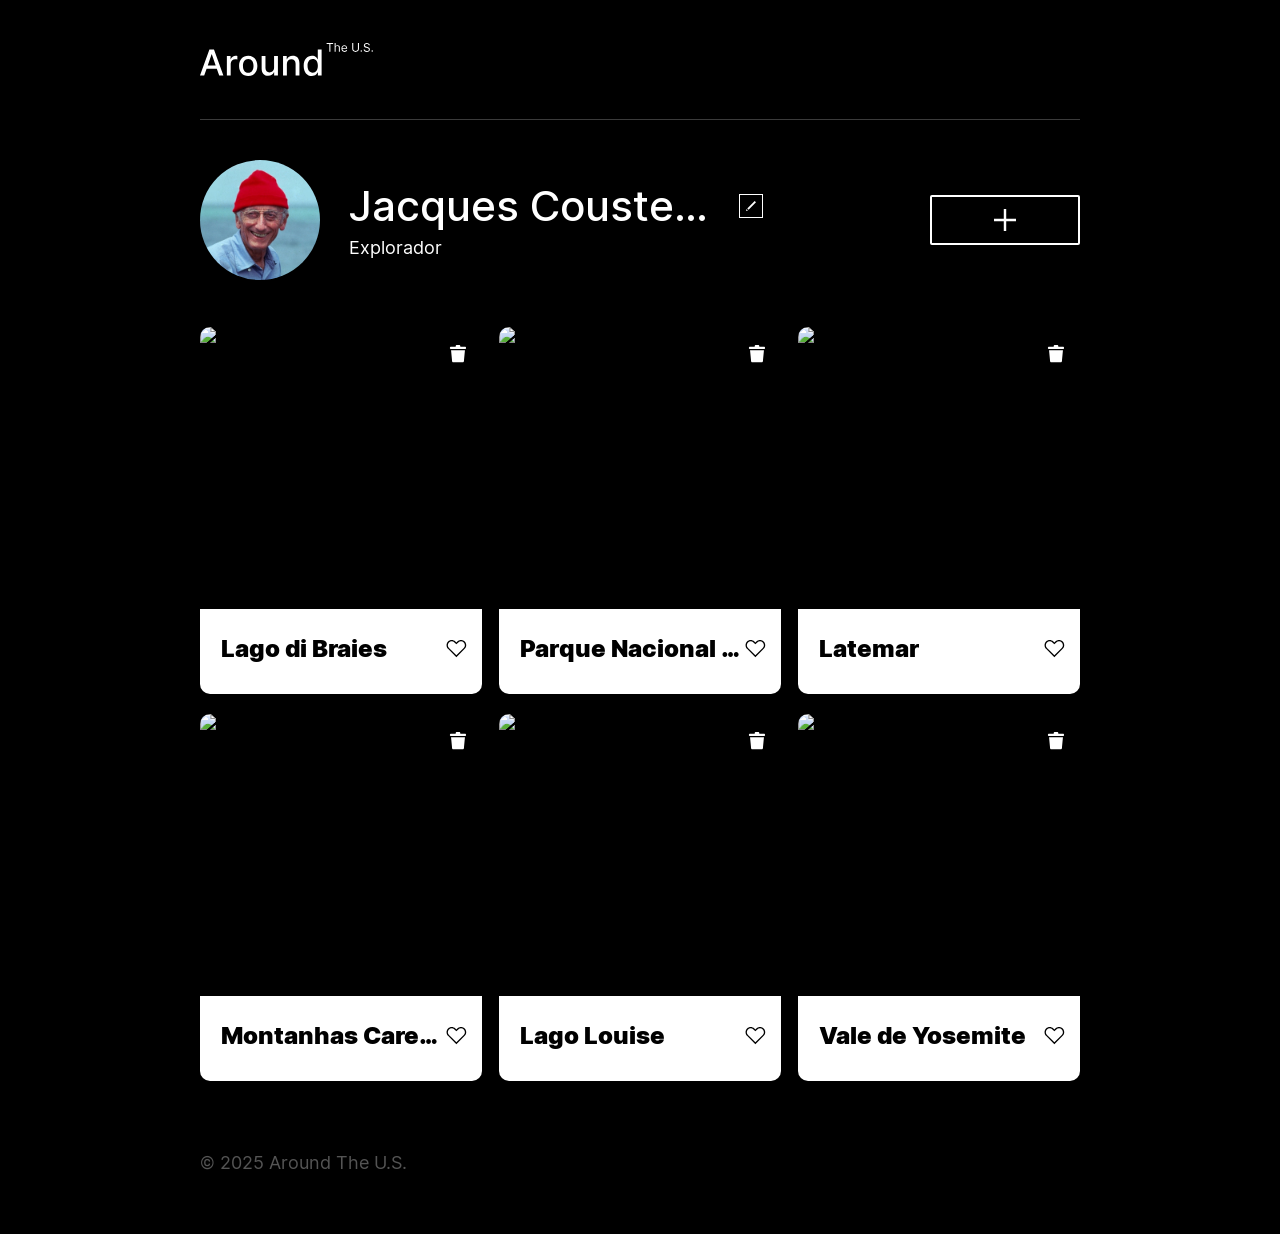
==== index.html @ 773b7a74 "Correçao de erro no html." ====
<!DOCTYPE html>
<html lang="pt">

<head>
  <meta charset="UTF-8" />
  <meta content="width=device-width, initial-scale=1.0" name="viewport" />
  <meta content="ie=edge" http-equiv="X-UA-Compatible" />
  <title>Around The U.S.</title>
  <link rel="icon" href="./images/logo.svg" type="image/svg+xml" />
  <link href="./pages/index.css" rel="stylesheet" />
</head>

<body class="page">
  <div class="page__content">
    <header class="header page__section">
      <img alt="Logotipo Around The U.S." class="logo header__logo" src="./images/logo.svg" />
    </header>
    <main class="content">
      <section class="profile page__section">
        <img class="profile__image" src="./images/avatar.jpg" alt="Avatar" />
        <div class="profile__info">
          <h1 class="profile__title">Jacques Cousteau</h1>
          <button aria-label="Editar perfil" class="profile__edit-button" type="button"></button>
          <p class="profile__description">Explorador</p>
        </div>
        <button aria-label="Adicionar cartão" class="profile__add-button" type="button"></button>
      </section>


      <section class="cards page__section">
        <ul class="cards__list">
        </ul>
      </section>

      <template id="card-template">
        <li class="card">
          <img class="card__image" src="" alt="" />
          <button aria-label="Excluir cartão" class="card__delete-button" type="button"></button>
          <div class="card__description">
            <h2 class="card__title"></h2>
            <button aria-label="Botão de curtir" class="card__like-button" type="button"></button>
          </div>
        </li>
      </template>


    </main>
    <footer class="footer page__section">
      <p class="footer__copyright">© 2025 Around The U.S.</p>
    </footer>
    <div class="popup" id="edit-popup">
      <div class="popup__content">
        <button aria-label="Fechar pop-up" class="popup__close" type="button"></button>
        <h3 class="popup__title">Editar perfil</h3>
        <form class="popup__form" id="edit-profile-form">
          <input class="popup__input popup__input_type_name" name="name" placeholder="Nome" type="text" />
          <input class="popup__input popup__input_type_description" name="description" placeholder="Sobre mim"
            type="text" />
          <button class="button popup__button" type="submit">Salvar</button>
        </form>
      </div>
    </div>
    <div class="popup" id="new-card-popup">
      <div class="popup__content">
        <button aria-label="Fechar pop-up" class="popup__close" type="button"></button>
        <h3 class="popup__title">Novo local</h3>
        <form class="popup__form" id="new-card-form">
          <input class="popup__input popup__input_type_card-name" name="place-name" placeholder="Título" required
            type="text" />
          <input class="popup__input popup__input_type_url" name="link" placeholder="Link de Imagem" required
            type="url" />
          <button class="button popup__button" type="submit">Criar</button>
        </form>
      </div>
    </div>
    <div class="popup" id="image-popup">
      <div class="popup__content popup__content_content_image">
        <button aria-label="Fechar pop-up" class="popup__close" type="button"></button>
        <img alt="" class="popup__image" src="#" />
        <p class="popup__caption"></p>
      </div>
    </div>
  </div>
  <script src="./pages/scripts/index.js" defer></script>
</body>

</html>
---- pages/index.css ----
@import url("../vendor/normalize.css");
@import url("../vendor/fonts.css");

@import url("../blocks/page.css");
@import url("../blocks/header.css");
@import url("../blocks/content.css");
@import url("../blocks/footer.css");
@import url("../blocks/profile.css");
@import url("../blocks/cards.css");
@import url("../blocks/card.css");
@import url("../blocks/popup.css");
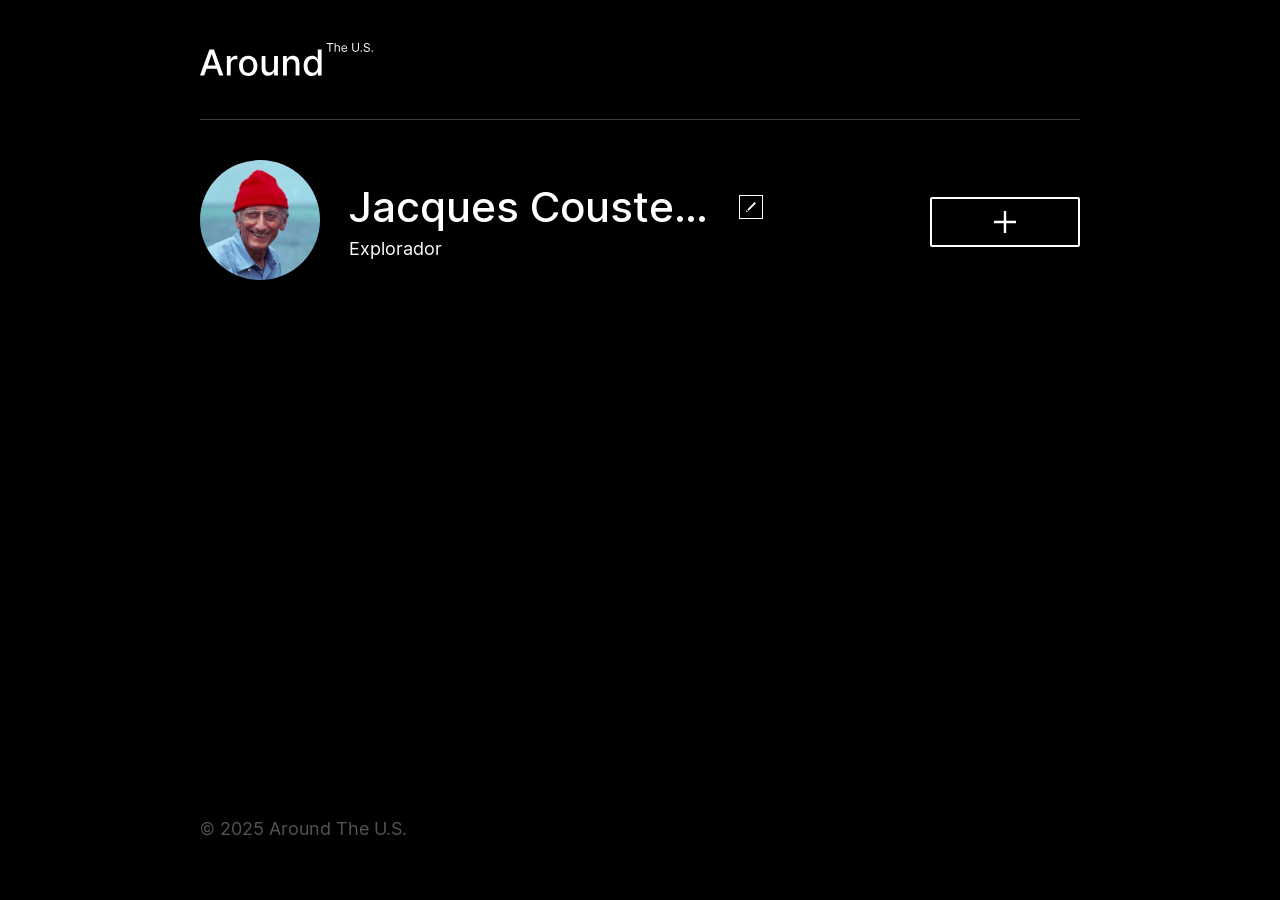
==== commit c6ac675b: "prmeiro commit projeto 12" ====
--- a/index.html
+++ b/index.html
@@ -15,9 +15,14 @@
     <header class="header page__section">
       <img alt="Logotipo Around The U.S." class="logo header__logo" src="./images/logo.svg" />
     </header>
+
+
     <main class="content">
       <section class="profile page__section">
-        <img class="profile__image" src="./images/avatar.jpg" alt="Avatar" />
+        <div class="profile__image-container">
+          <img class="profile__image" src="./images/avatar.jpg" alt="Avatar" />
+          <!-- Se o seu projeto usar um botão ou overlay de edição de avatar na imagem, pode adicioná-lo aqui -->
+        </div>
         <div class="profile__info">
           <h1 class="profile__title">Jacques Cousteau</h1>
           <button aria-label="Editar perfil" class="profile__edit-button" type="button"></button>
@@ -43,36 +48,60 @@
         </li>
       </template>
 
+      
+    </main>
 
-    </main>
     <footer class="footer page__section">
       <p class="footer__copyright">© 2025 Around The U.S.</p>
     </footer>
+
+    <!-- Pop-up de Editar Perfil -->
     <div class="popup" id="edit-popup">
       <div class="popup__content">
         <button aria-label="Fechar pop-up" class="popup__close" type="button"></button>
         <h3 class="popup__title">Editar perfil</h3>
-        <form class="popup__form" id="edit-profile-form">
-          <input class="popup__input popup__input_type_name" name="name" placeholder="Nome" type="text" />
-          <input class="popup__input popup__input_type_description" name="description" placeholder="Sobre mim"
-            type="text" />
+        <form class="popup__form" id="edit-profile-form" novalidate>
+          <div class="popup__field">
+            <input class="popup__input popup__input_type_name" name="name" id="name-input" placeholder="Nome"
+              type="text" required minlength="2" maxlength="40" />
+            <span class="popup__error" id="name-input-error"></span>
+          </div>
+
+          <div class="popup__field">
+            <input class="popup__input popup__input_type_description" name="about" id="description-input"
+              placeholder="Sobre mim" type="text" required minlength="2" maxlength="200" />
+            <span class="popup__error" id="description-input-error"></span>
+          </div>
+
           <button class="button popup__button" type="submit">Salvar</button>
         </form>
       </div>
     </div>
+
+    <!-- Pop-up de Adicionar Novo Cartão -->
     <div class="popup" id="new-card-popup">
       <div class="popup__content">
         <button aria-label="Fechar pop-up" class="popup__close" type="button"></button>
+
         <h3 class="popup__title">Novo local</h3>
-        <form class="popup__form" id="new-card-form">
-          <input class="popup__input popup__input_type_card-name" name="place-name" placeholder="Título" required
-            type="text" />
-          <input class="popup__input popup__input_type_url" name="link" placeholder="Link de Imagem" required
-            type="url" />
+        <form class="popup__form" id="new-card-form" novalidate>
+          <div class="popup__field">
+            <input class="popup__input popup__input_type_card-name" name="name" id="card-title-input"
+              placeholder="Título" type="text" required minlength="2" maxlength="30" />
+            <span class="popup__error" id="card-title-input-error"></span>
+          </div>
+
+          <div class="popup__field">
+            <input class="popup__input popup__input_type_url" name="link" id="card-url-input" type="url" required />
+            <span class="popup__error" id="card-url-input-error"></span>
+          </div>
+
           <button class="button popup__button" type="submit">Criar</button>
         </form>
       </div>
     </div>
+
+    <!-- Pop-up de Visualização de Imagem -->
     <div class="popup" id="image-popup">
       <div class="popup__content popup__content_content_image">
         <button aria-label="Fechar pop-up" class="popup__close" type="button"></button>
@@ -80,8 +109,36 @@
         <p class="popup__caption"></p>
       </div>
     </div>
+
+    <!-- NOVO: Pop-up de Confirmação de Exclusão (Corrige o erro anterior) -->
+    <div class="popup popup_type_confirm" id="confirm-popup">
+      <div class="popup__content">
+        <button aria-label="Fechar pop-up" class="popup__close" type="button"></button>
+        <h3 class="popup__title">Tem certeza?</h3>
+        <form class="popup__form" id="confirm-form" novalidate>
+          <button class="button popup__button" type="submit">Sim</button>
+        </form>
+      </div>
+    </div>
+
+    <!-- NOVO: Pop-up de Atualização do Avatar (Necessário para o Passo 9) -->
+    <div class="popup popup_type_avatar" id="avatar-popup">
+      <div class="popup__content">
+        <button aria-label="Fechar pop-up" class="popup__close" type="button"></button>
+        <h3 class="popup__title">Alterar a foto do perfil</h3>
+        <form class="popup__form" id="avatar-form" novalidate>
+          <div class="popup__field">
+            <input class="popup__input popup__input_type_url" name="avatar" id="avatar-url-input"
+              placeholder="Link da foto de perfil" type="url" required />
+            <span class="popup__error" id="avatar-url-input-error"></span>
+          </div>
+          <button class="button popup__button" type="submit">Salvar</button>
+        </form>
+      </div>
+    </div>
+
   </div>
-  <script src="./pages/scripts/index.js" defer></script>
+  <script type="module" src="./pages/index.js" defer></script>
 </body>
 
 </html>
